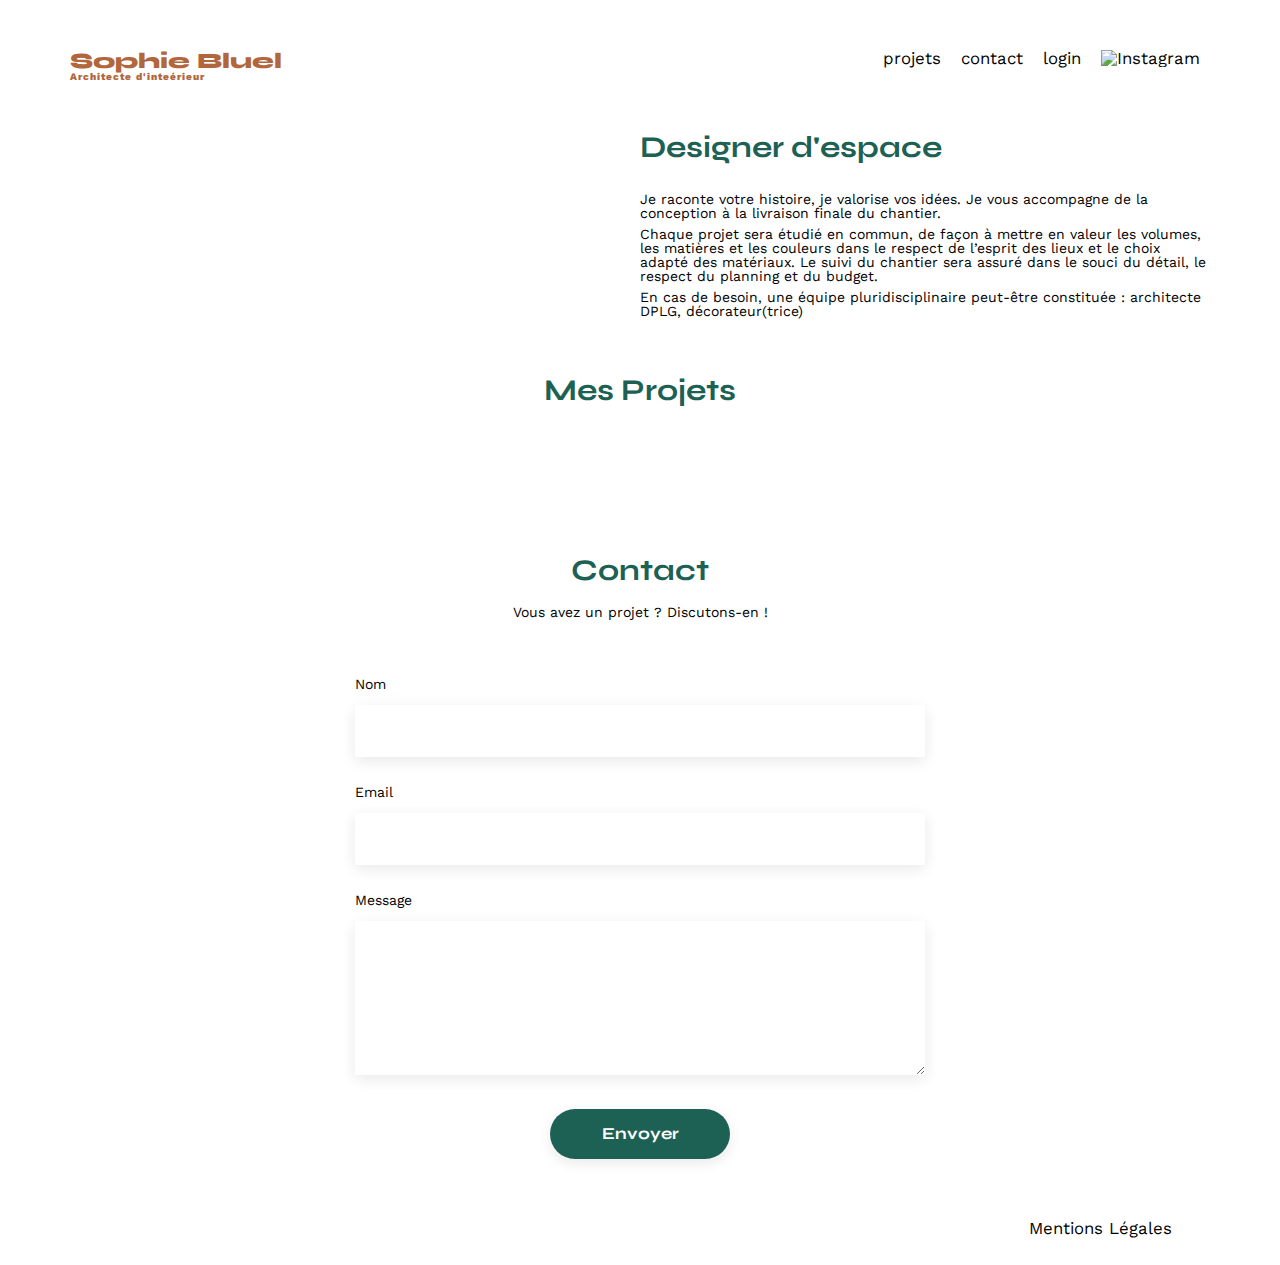
==== FrontEnd/index.html @ c158bf94 "fix: put the script in the header with defer" ====
<!DOCTYPE html>
<html lang="fr">
<head>
	<meta charset="UTF-8">
	<title>Sophie Bluel - Architecte d'intérieur</title>
	<meta name="viewport" content="width=device-width, initial-scale=1.0">
	<link rel="preconnect" href="https://fonts.googleapis.com">
	<link rel="preconnect" href="https://fonts.gstatic.com" crossorigin>
	<link href="https://fonts.googleapis.com/css2?family=Syne:wght@700;800&family=Work+Sans&display=swap" rel="stylesheet">
	<meta name="description" content="">
	<link rel="stylesheet" href="./assets/style.css">
	<script src="./index.js" type="module" defer></script>
</head>
<body>
<header>
	<h1>Sophie Bluel <span>Architecte d'inteérieur</span></h1>
	<nav>
		<ul>
			<li><a href="./index.html#portfolio">projets</a></li>
			<li><a href="./index.html#contact">contact</a></li>
			<li><a href="./login.html#connection">login</a></li>
			<li><img src="./assets/icons/instagram.png" alt="Instagram"></li>
		</ul>
	</nav>
</header>
<main>
	<section id="introduction">
		<figure>
			<img src="./assets/images/sophie-bluel.png" alt="">
		</figure>
		<article>
			<h2>Designer d'espace</h2>
			<p>Je raconte votre histoire, je valorise vos idées. Je vous accompagne de la conception à la livraison finale du chantier.</p>
			<p>Chaque projet sera étudié en commun, de façon à mettre en valeur les volumes, les matières et les couleurs dans le respect de l’esprit des lieux et le choix adapté des matériaux. Le suivi du chantier sera assuré dans le souci du détail, le respect du planning et du budget.</p>
			<p>En cas de besoin, une équipe pluridisciplinaire peut-être constituée : architecte DPLG, décorateur(trice)</p>
		</article>
	</section>
	<section id="portfolio">
		<h2>Mes Projets</h2>
		<div class="project-filters"></div>
		<div class="gallery"></div>
	</section>
	<section id="contact">
		<h2>Contact</h2>
		<p>Vous avez un projet ? Discutons-en !</p>
		<form action="#" method="post">
			<label for="name">Nom</label>
			<input type="text" name="name" id="name">
			<label for="email">Email</label>
			<input type="email" name="email" id="email">
			<label for="message">Message</label>
			<textarea name="message" id="message" cols="30" rows="10"></textarea>
			<input type="submit" value="Envoyer">
		</form>
	</section>
</main>

<footer>
	<nav>
		<ul>
			<li>Mentions Légales</li>
		</ul>
	</nav>
</footer>
</body>
</html>
---- FrontEnd/assets/style.css ----
/* http://meyerweb.com/eric/tools/css/reset/
   v2.0 | 20110126
   License: none (public domain)
*/

html, body, div, span, applet, object, iframe,
h1, h2, h3, h4, h5, h6, p, blockquote, pre,
a, abbr, acronym, address, big, cite, code,
del, dfn, em, img, ins, kbd, q, s, samp,
small, strike, strong, sub, sup, tt, var,
b, u, i, center,
dl, dt, dd, ol, ul, li,
fieldset, form, label, legend,
table, caption, tbody, tfoot, thead, tr, th, td,
article, aside, canvas, details, embed,
figure, figcaption, footer, header, hgroup,
menu, nav, output, ruby, section, summary,
time, mark, audio, video {
	margin: 0;
	padding: 0;
	border: 0;
	font-size: 100%;
	font: inherit;
	vertical-align: baseline;
}
/* HTML5 display-role reset for older browsers */
article, aside, details, figcaption, figure,
footer, header, hgroup, menu, nav, section {
	display: block;
}
body {
	line-height: 1;
}
ol, ul {
	list-style: none;
}
blockquote, q {
	quotes: none;
}
blockquote:before, blockquote:after,
q:before, q:after {
	content: '';
	content: none;
}
table {
	border-collapse: collapse;
	border-spacing: 0;
}
/** end reset css**/
body {
	max-width: 1140px;
	margin:auto;
	font-family: 'Work Sans';
	font-size: 14px;
	height: 1;
}
header {
	display: flex;
	justify-content: space-between;
	margin: 50px 0
}
section {
	margin: 50px 0
}

h1{
	display: flex;
	flex-direction: column;
	font-family: 'Syne';
	font-size: 22px;
	font-weight: 800;
	color: #B1663C
}

h1 > span {
	font-family: 'Work Sans';
	font-size:10px;
	letter-spacing: 0.1em;
;
}

h2{
	font-family: 'Syne';
	font-weight: 700;
	font-size: 30px;
	color: #1D6154
}
nav ul {
	display: flex;
	align-items: center;
	list-style-type: none;

}
nav li {
	padding: 0 10px;
	font-size: 1.2em;
}

a {
	color: inherit;
	text-decoration: none;
}

li:hover {
	color: #B1663C;
}
#introduction {
	display: flex;
	align-items: center;
}
#introduction figure {
	flex: 1
}
#introduction img {
	display: block;
	margin: auto;
	width: 80%;
}

#introduction article {
	flex: 1
}
#introduction h2 {
	margin-bottom: 1em;
}

#introduction p {
	margin-bottom: 0.5em;
}
#portfolio h2 {
	text-align: center;
	margin-bottom: 1em;
}

.project-filters {
	display: flex;
	justify-content: center;
	gap: 10px;
	margin: 50px;
}

.filter-button {
	display: flex;
	justify-content: center;
	align-items: center;
	color: #1D6154;
	border-radius: 60px;
	border: 1px solid #1D6154;
	font-size: 1em;
	font-weight: 700;
	font-family: 'Syne';
	background-color: #FFFFFF;
	padding: 0.6em;

}

.filter-button:focus {
	background-color: #1D6154;
	color: #FFFFFF;
}

.gallery {
	width: 100%;
	display: grid;
	grid-template-columns: 1fr 1fr 1fr;
	grid-column-gap: 20px;
	grid-row-gap: 20px;
}

.gallery img {
	width: 100%;

}
#contact,
#connection {
	width: 50%;
margin: auto;
}
#contact > * ,
#connection > * {
	text-align: center;
}
#contact h2,
#connection h2{
	margin-bottom: 20px;
}
#contact form,
#connection form {
	text-align: left;
	margin-top:30px;
	display: flex;
	flex-direction: column;
}

#contact input,
#connection input {
	height: 50px;
	font-size: 1.2em;
	border: none;
	box-shadow: 0px 4px 14px rgba(0, 0, 0, 0.09);
}
#contact label,
#connection label {
	margin: 2em 0 1em 0;
}
#contact textarea {
	border: none;
	box-shadow: 0px 4px 14px rgba(0, 0, 0, 0.09);
}

#connection {
	margin-top: 7em;
	margin-bottom: 7em;
}

input[type="submit"]{
	font-family: 'Syne';
	font-weight: 700;
	color: white;
	background-color: #1D6154;
	margin : 2em auto ;
	width: 180px;
	text-align: center;
	border-radius: 60px ;
}

.forgotten-password {
	text-decoration:underline;
	font-family: 'Work Sans';
	font-weight: 500;
	font-size: 0.88em;
	color: #3D3D3D;
	justify-content: center;
}

footer nav ul {
	display: flex;
	justify-content: flex-end;
	margin: 2em
}
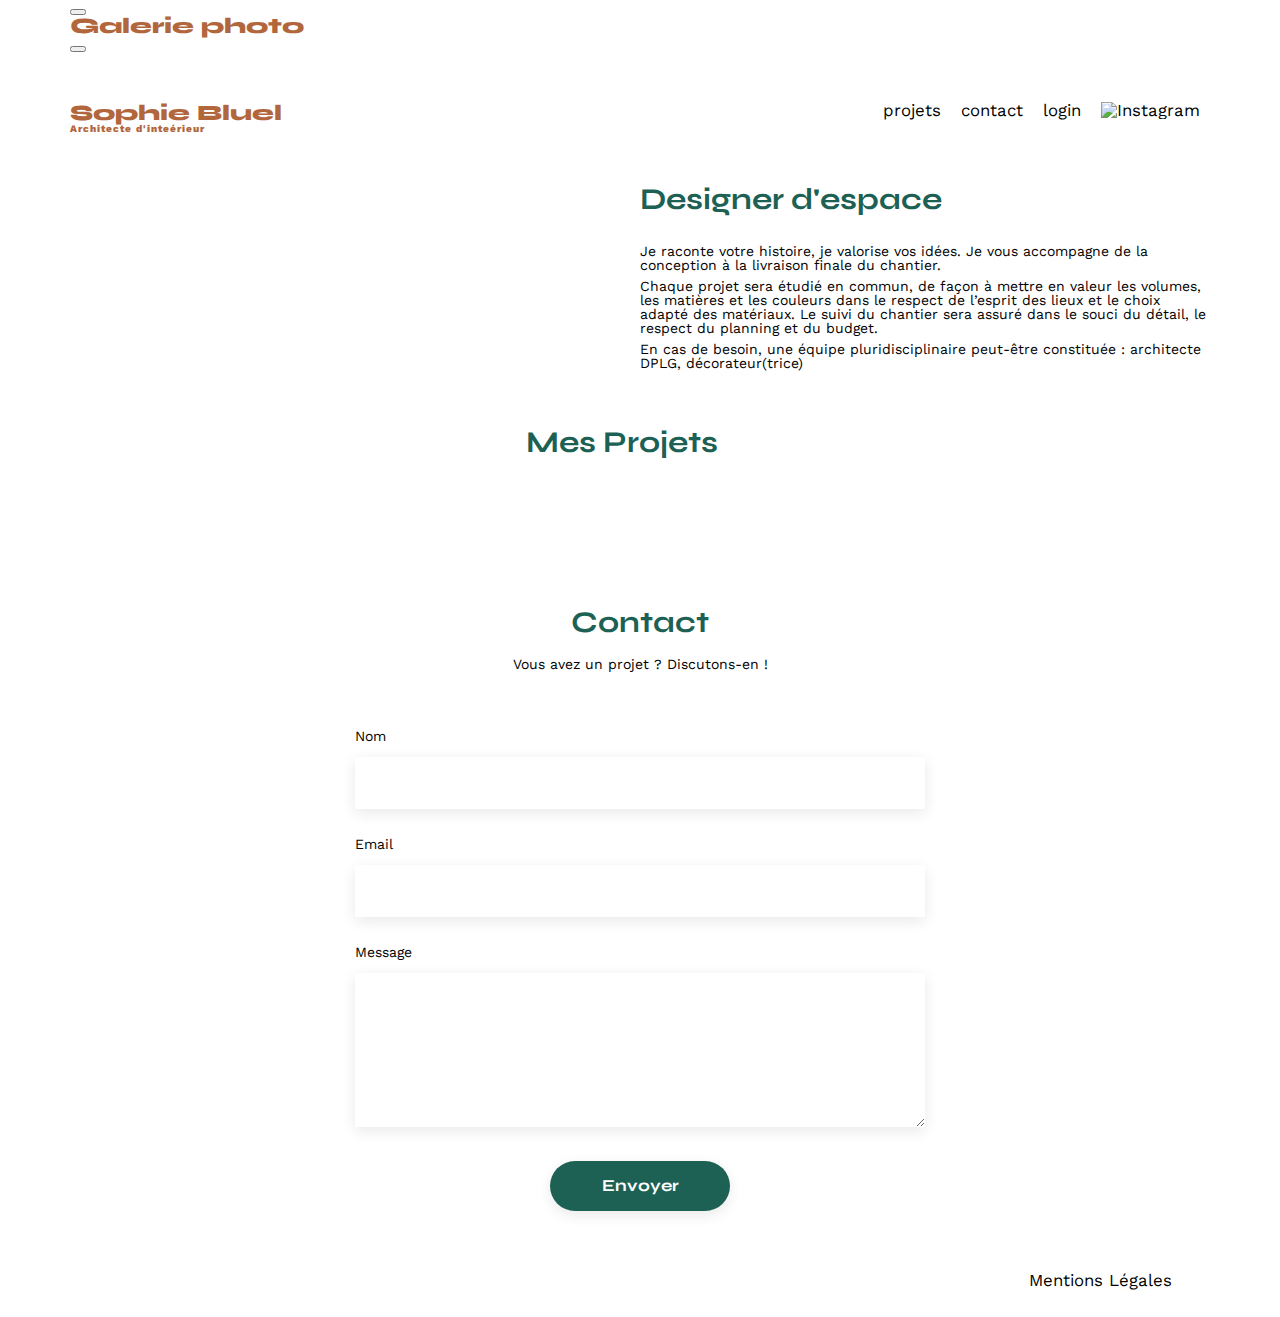
==== commit 354d4998: "feature: admin page tweaks, start to work on modal" ====
--- a/FrontEnd/index.html
+++ b/FrontEnd/index.html
@@ -10,8 +10,23 @@
 	<meta name="description" content="">
 	<link rel="stylesheet" href="./assets/style.css">
 	<script src="./index.js" type="module" defer></script>
+	<script src="https://kit.fontawesome.com/7222a0754e.js" crossorigin="anonymous"></script>
 </head>
 <body>
+<div class="js-admin-toolbar-hidden"></div>
+<div class="modal-container">
+	<!-- a voir si je le crée depuis le js ou non -->
+	<div class="overlay modal-trigger"></div>
+	<div class="modal">
+		<button class="close-modal modal-trigger">
+			<i class="fa-solid fa-x"></i>
+		</button>
+		<h1>Galerie photo</h1>
+		<div class="editContainer"></div>
+		<button class="addWork"></button>
+		<a href="#" class="deleteAllWorks"></a>
+	</div>
+</div>
 <header>
 	<h1>Sophie Bluel <span>Architecte d'inteérieur</span></h1>
 	<nav>
@@ -36,9 +51,12 @@
 		</article>
 	</section>
 	<section id="portfolio">
-		<h2>Mes Projets</h2>
-		<div class="project-filters"></div>
-		<div class="gallery"></div>
+		<div class="portfolio-title-layout">
+			<h2>Mes Projets</h2>
+			<button class="js-modal-edit modal-trigger"></button>
+		</div>
+		<div class="js-project-filters"></div>
+		<div class="js-gallery"></div>
 	</section>
 	<section id="contact">
 		<h2>Contact</h2>
--- a/FrontEnd/assets/style.css
+++ b/FrontEnd/assets/style.css
@@ -104,6 +104,44 @@
 li:hover {
 	color: #B1663C;
 }
+
+.js-admin-toolbar-hidden {
+	width: 100%;
+	position: fixed;
+    left: 0;
+    top: 0;
+	
+}
+
+.js-admin-toolbar-visible {
+	background-color: black;
+	display: flex;
+	justify-content: center;
+	align-items: center;
+	gap : 20px;
+	height: 60px;
+
+}
+
+.admin-toolbar-text {
+	color: white;
+	display: flex;
+	gap : 10px;
+	font-size: 16px;
+}
+
+.admin-toolbar-button {
+	background-color: #FFFFFF;
+	color: black;
+	border-radius: 60px;
+	display: flex;
+	justify-content: center;
+	align-items: center;
+	padding: 10px 20px;
+	font-size: 14px;
+	cursor: pointer;
+}
+
 #introduction {
 	display: flex;
 	align-items: center;
@@ -129,10 +167,28 @@
 }
 #portfolio h2 {
 	text-align: center;
-	margin-bottom: 1em;
-}
-
-.project-filters {
+}
+
+.portfolio-title-layout {
+	display: flex;
+	justify-content: center;
+	align-items: center;
+	gap: 1rem;
+	margin-bottom: 1rem;
+
+}
+
+.js-modal-edit {
+	display: flex;
+	gap: 10px;
+	border: none;
+	font-size: 1rem;
+	padding: 10px;
+	background-color: inherit;
+	cursor: pointer;
+}
+
+.js-project-filters {
 	display: flex;
 	justify-content: center;
 	gap: 10px;
@@ -151,6 +207,7 @@
 	font-family: 'Syne';
 	background-color: #FFFFFF;
 	padding: 0.6em;
+	cursor: pointer;
 
 }
 
@@ -159,7 +216,7 @@
 	color: #FFFFFF;
 }
 
-.gallery {
+.js-gallery {
 	width: 100%;
 	display: grid;
 	grid-template-columns: 1fr 1fr 1fr;
@@ -167,7 +224,7 @@
 	grid-row-gap: 20px;
 }
 
-.gallery img {
+.js-gallery img {
 	width: 100%;
 
 }
@@ -222,6 +279,7 @@
 	width: 180px;
 	text-align: center;
 	border-radius: 60px ;
+	cursor: pointer;
 }
 
 .forgotten-password {
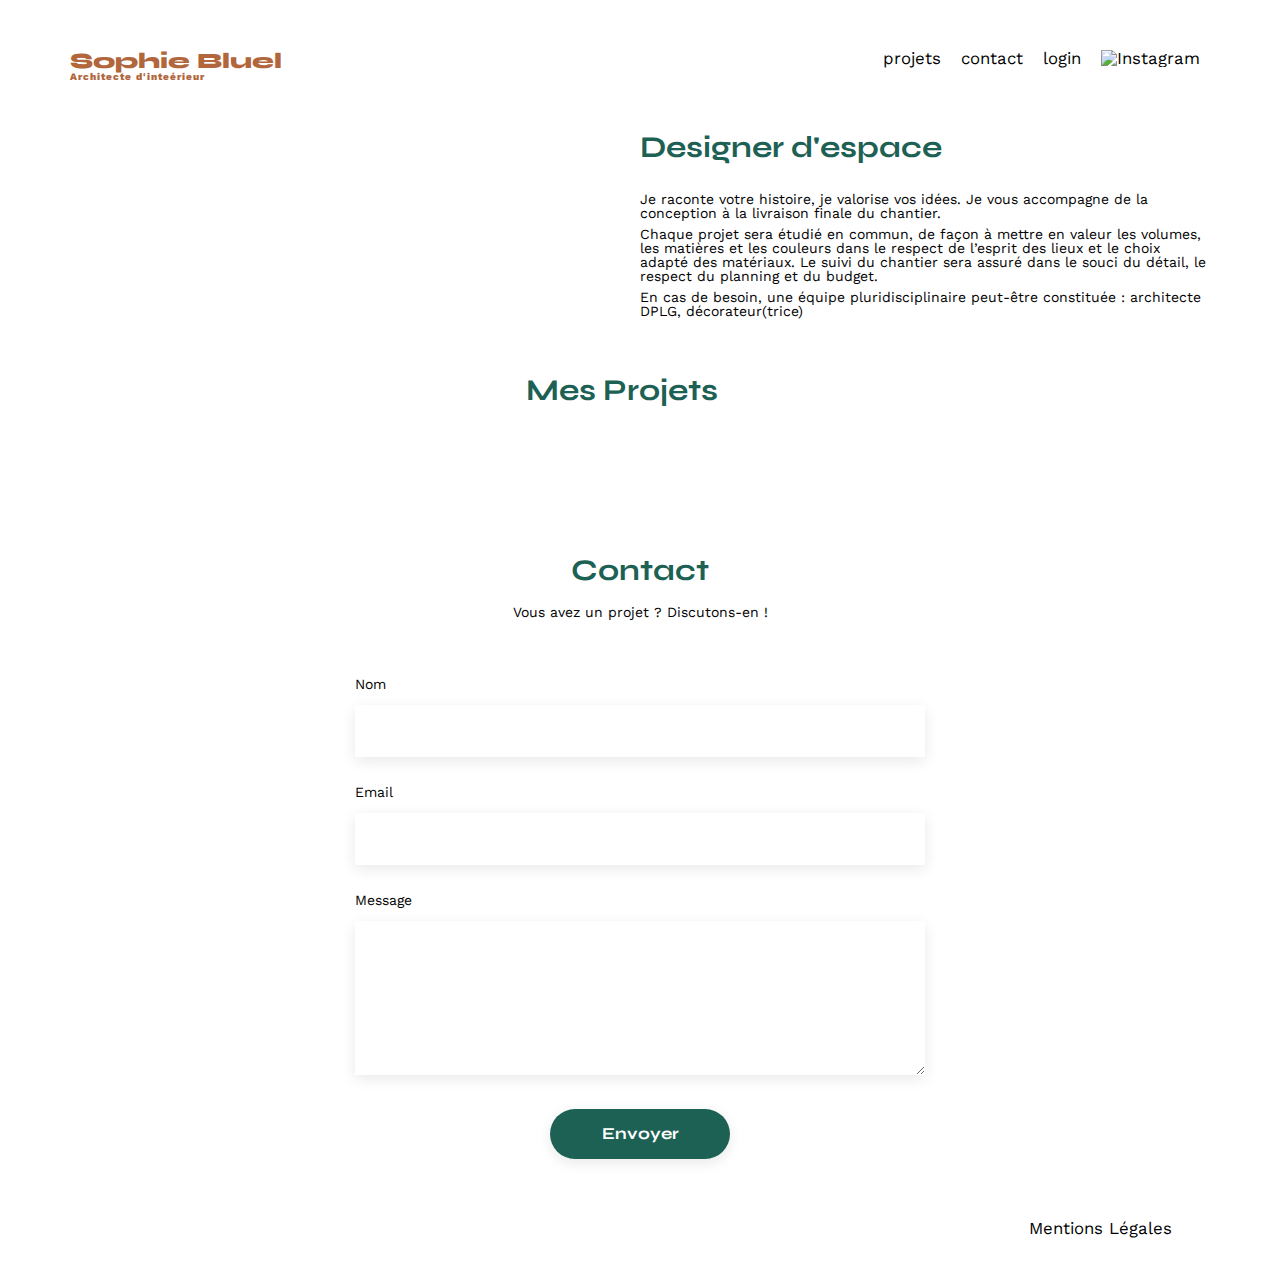
==== commit 0f074e9a: "feature: add the toggle for the modal, and some js" ====
--- a/FrontEnd/index.html
+++ b/FrontEnd/index.html
@@ -14,17 +14,45 @@
 </head>
 <body>
 <div class="js-admin-toolbar-hidden"></div>
+
+<!-- fenetre modale -->
+
 <div class="modal-container">
-	<!-- a voir si je le crée depuis le js ou non -->
 	<div class="overlay modal-trigger"></div>
 	<div class="modal">
-		<button class="close-modal modal-trigger">
-			<i class="fa-solid fa-x"></i>
-		</button>
-		<h1>Galerie photo</h1>
-		<div class="editContainer"></div>
-		<button class="addWork"></button>
-		<a href="#" class="deleteAllWorks"></a>
+		<!-- étape 1 de la fenetre modale  -->
+		<div class="gallery-step-modal">
+			<div class="modal-header-one">
+				<a href="#" class="close-modal modal-trigger">
+					<i class="fa-solid fa-x"></i>
+				</a>
+			</div>
+			<h1 class="modal-title">Galerie photo</h1>
+			<div class="edit-gallery-container"></div>
+			<div class="modal-footer">
+				<div class="grey-bar"></div>
+				<button id="add-work" class="toggle-modal-view modal-buttons">Ajouter une photo</button>
+				<a href="#" id="delete-gallery">Supprimer la galerie</a>
+			</div>
+		</div>
+		<!-- étape 2 de la fenetre modale -->
+		<div class="add-works-step-modal">
+			<div class="modal-header-two">
+				<a href="#" class="toggle-modal-view back-arrow-icon">
+					<i class="fa-solid fa-arrow-left"></i>
+				</a>
+				<a href="#" class="close-modal modal-trigger">
+					<i class="fa-solid fa-x"></i>
+				</a>
+			</div>
+			<h1 class="modal-title">Ajout photo</h1>
+			<div class="add-works-container"></div>
+			<div class="modal-footer">
+				<div class="grey-bar"></div>
+				<button id="confirm-add-work" class="modal-buttons">Valider</button>
+			</div>
+		</div>
+
 	</div>
 </div>
 <header>
--- a/FrontEnd/assets/style.css
+++ b/FrontEnd/assets/style.css
@@ -270,7 +270,8 @@
 	margin-bottom: 7em;
 }
 
-input[type="submit"]{
+input[type="submit"],
+.modal-buttons {
 	font-family: 'Syne';
 	font-weight: 700;
 	color: white;
@@ -297,3 +298,132 @@
 	margin: 2em
 }
 
+.modal-container {
+	display: none;
+	position: fixed;
+	top: 0;
+	left: 0;
+	width: 100%;
+	height: 100%;
+}
+
+.modal-container.active {
+	display: block;
+}
+
+.overlay {
+	position: absolute;
+	width: 100%;
+	height: 100%;
+	background: #0000004D;
+}
+
+.modal {
+	max-width: 630px;
+	width: 400px;
+	max-height: 700px;
+	background-color: white;
+	position: absolute;
+	top: 40%;
+	left: 50%;
+	transform: translate(-50%, -50%);
+	padding: 30px;
+	display: flex;
+	flex-direction: column;
+	justify-content: center;
+	align-items: center;
+	border-radius: 10px;
+}
+
+.modal-header-one,
+.modal-header-two {
+	display: flex;
+	justify-content: space-between;
+	width: 100%;
+	margin-bottom: 1rem;
+}
+
+.modal-header-one {
+	justify-content: flex-end;
+}
+
+.back-arrow-icon {
+	font-size: 18px;
+}
+
+#delete-gallery {
+	font-family: 'Syne';
+	color:#D65353;
+	font-weight: 400;
+}
+
+.modal-footer {
+	display: flex;
+	flex-direction: column;
+	align-items: center;
+	width: 100%;
+}
+
+.modal-title {
+	font-family: 'Work Sans';
+	/* font-size: 26px; */
+	font-weight: 400;
+	color: black;
+	margin-bottom: 2.85rem;
+}
+
+.modal-buttons {
+	border-style: none;
+	width: fit-content;
+	padding: 0.65rem 3rem;
+}
+
+#confirm-add-work {
+	margin-bottom: 0px;
+}
+
+.grey-bar {
+	width: 100%;
+	height: 1px;
+	background-color:#B3B3B3;
+	margin-top: 1rem;
+}
+
+.add-works-step-modal,
+.gallery-step-modal {
+	width: 100%;
+	height: 100%;
+}
+
+
+/* On first toggle hides .gallery-step-modal and shows .add-works-step-modal*/
+/* Does the opposite after */
+
+.add-works-step-modal,
+.gallery-step-modal.active {
+	display: none;
+}
+
+.add-works-step-modal.active, 
+.gallery-step-modal {
+	display: flex;
+	flex-direction: column;
+	align-items: center;
+
+}
+/*  */
+.edit-gallery-container {
+	width: 100%;
+	display: grid;
+	grid-template-columns: repeat(5, 1fr);
+	grid-column-gap: 10px;
+	grid-row-gap: 15px;
+
+}
+
+.edit-gallery-work img {
+	width: 100%;
+	/* height: 100px; */
+	object-fit: cover;
+
+}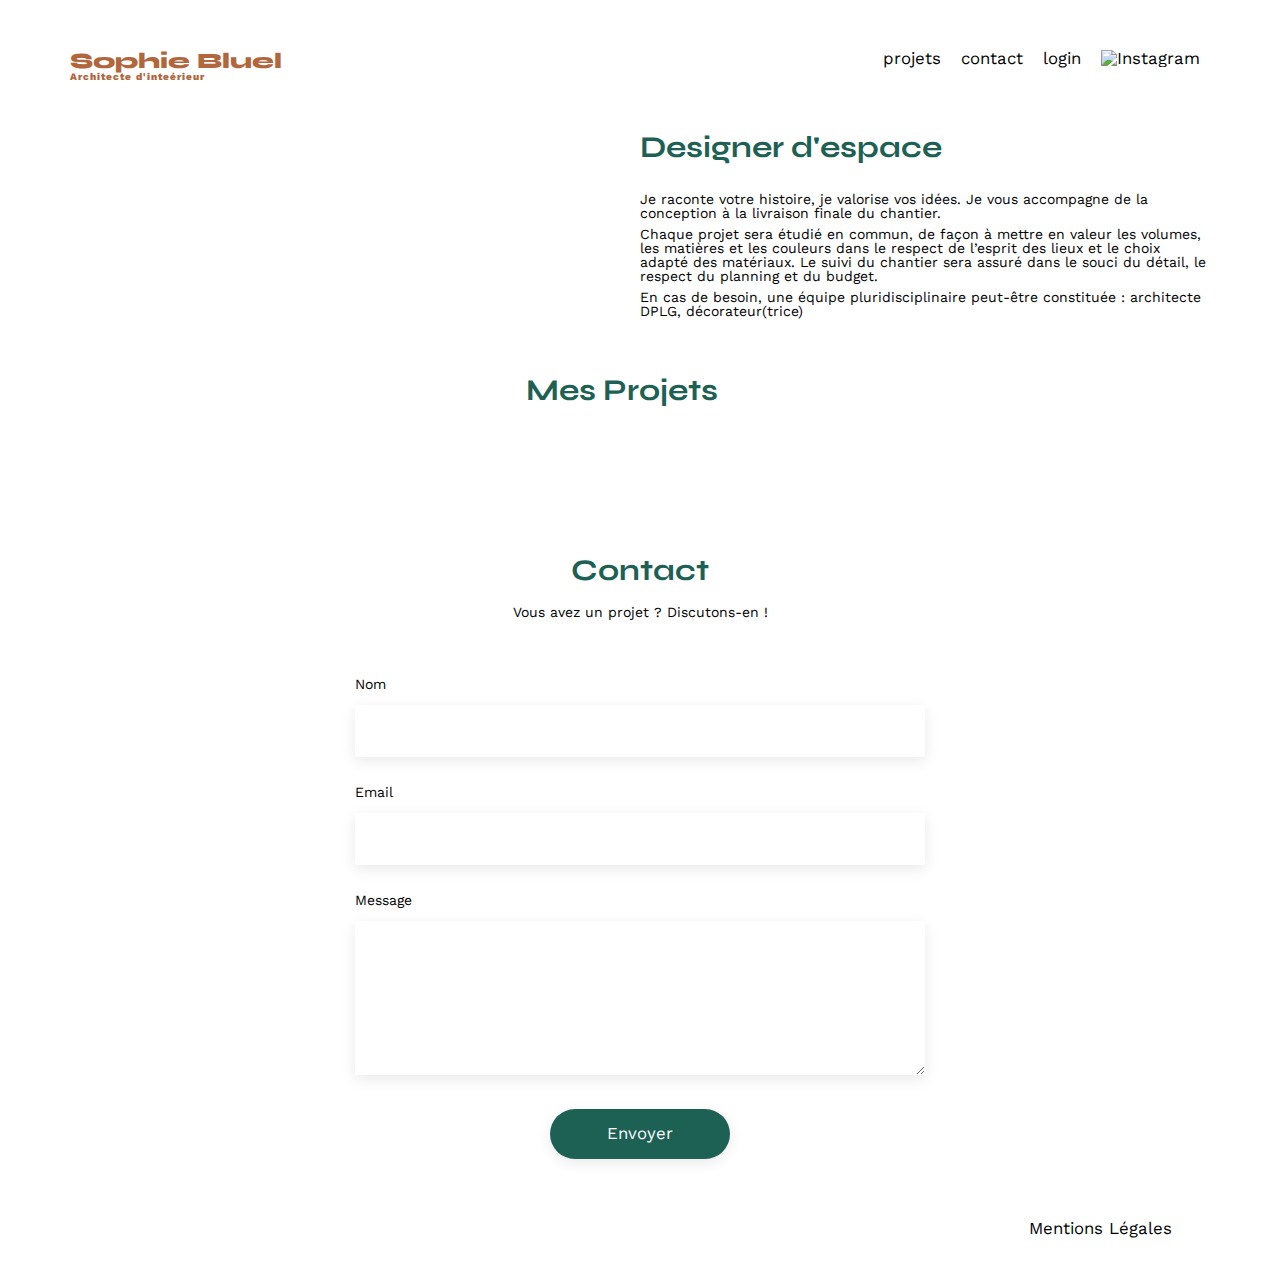
==== commit 4b245ad6: "feature: modal window finished" ====
--- a/FrontEnd/index.html
+++ b/FrontEnd/index.html
@@ -49,10 +49,9 @@
 			<div class="add-works-container"></div>
 			<div class="modal-footer">
 				<div class="grey-bar"></div>
-				<button id="confirm-add-work" class="modal-buttons">Valider</button>
+				<div id="confirm-add-work"></div>
 			</div>
 		</div>
-
 	</div>
 </div>
 <header>
@@ -96,7 +95,7 @@
 			<input type="email" name="email" id="email">
 			<label for="message">Message</label>
 			<textarea name="message" id="message" cols="30" rows="10"></textarea>
-			<input type="submit" value="Envoyer">
+			<input id="contact-submit" type="submit" value="Envoyer">
 		</form>
 	</section>
 </main>
--- a/FrontEnd/assets/style.css
+++ b/FrontEnd/assets/style.css
@@ -250,14 +250,18 @@
 }
 
 #contact input,
-#connection input {
+#connection input,
+#new-work input,
+#new-work select {
+	font: inherit;
 	height: 50px;
 	font-size: 1.2em;
 	border: none;
 	box-shadow: 0px 4px 14px rgba(0, 0, 0, 0.09);
 }
 #contact label,
-#connection label {
+#connection label,
+#new-work label {
 	margin: 2em 0 1em 0;
 }
 #contact textarea {
@@ -270,17 +274,22 @@
 	margin-bottom: 7em;
 }
 
-input[type="submit"],
+#contact-submit,
+#login-submit,
 .modal-buttons {
 	font-family: 'Syne';
 	font-weight: 700;
 	color: white;
 	background-color: #1D6154;
-	margin : 2em auto ;
+	margin : 2em auto;
 	width: 180px;
 	text-align: center;
-	border-radius: 60px ;
+	border-radius: 60px;
 	cursor: pointer;
+}
+
+.inactive_button {
+	background-color: #A7A7A7;
 }
 
 .forgotten-password {
@@ -319,12 +328,14 @@
 }
 
 .modal {
-	max-width: 630px;
-	width: 400px;
-	max-height: 700px;
+	min-width: 400px;
+	width: 30vw;
+	max-height: 95vh;
+	min-height: 80vh;
 	background-color: white;
 	position: absolute;
-	top: 40%;
+	/* top: 40%; */
+	top: 50%;
 	left: 50%;
 	transform: translate(-50%, -50%);
 	padding: 30px;
@@ -357,6 +368,107 @@
 	font-weight: 400;
 }
 
+.edit-gallery-work {
+	position: relative;
+}
+
+.delete-icon {
+    color: white;
+    background-color: black;
+    position: absolute;
+    z-index: 1;
+    top: 6px;
+    right: 6px;
+    border-radius: 2px;
+	width: 20px;
+	height: 20px;
+	font-size: 12px;
+    display: flex;
+    justify-content: center;
+	align-items: center;
+	cursor: pointer;
+}
+
+.edit-gallery-work {
+	position: relative;
+}
+
+.add-works-container, 
+.new-work-image-container,
+.add-works-container input,
+.add-works-container select {
+	width: 100%;
+	box-sizing: border-box;
+}
+
+#new-work {
+	display: flex;
+	justify-content: center;
+	flex-direction: column;
+}
+
+.new-work-image-container {
+	display: flex;
+	justify-content: center;
+	align-items: center;
+	flex-direction: column;
+	margin-bottom: 1rem;
+	background-color: #E8F1F6;
+	border-radius: 3px;
+	padding: 10px 0px;
+	margin-bottom: 1rem;
+	position: relative;
+}
+
+input[type="file"] {
+	position: absolute;
+    width: 1px;
+    height: 1px;
+    padding: 0;
+    margin: -1px;
+    overflow: hidden;
+    border: 0;
+	z-index: -1;
+}
+
+.preview-image {
+	position: absolute;
+	height: 100%;
+	width: 100%;
+	z-index: -1;
+	display: flex;
+	justify-content: center;
+}
+
+.preview-image img {
+	max-height: 100%;
+	max-width: 100%;
+	min-width: 45%;
+	object-fit: cover;
+}
+
+.upload-work-image-class {
+	border: none;
+	background-color:#CBD6DC;
+	color: #306685;
+	font-weight: 500;
+	display: inline-block;
+	padding: 10px 30px;
+	border-radius: 50px;
+	cursor: pointer;
+	margin: 7px;
+}
+
+.new-work-image-container p {
+	font-size: 10px;
+	color: #444444;
+}
+
+.new-work-image-icon {
+	font-size: 100px;
+	color: #B9C5CC;
+}
+
 .modal-footer {
 	display: flex;
 	flex-direction: column;
@@ -366,7 +478,7 @@
 
 .modal-title {
 	font-family: 'Work Sans';
-	/* font-size: 26px; */
+	font-size: 26px;
 	font-weight: 400;
 	color: black;
 	margin-bottom: 2.85rem;
@@ -411,7 +523,7 @@
 	align-items: center;
 
 }
-/*  */
+/* end */
 .edit-gallery-container {
 	width: 100%;
 	display: grid;
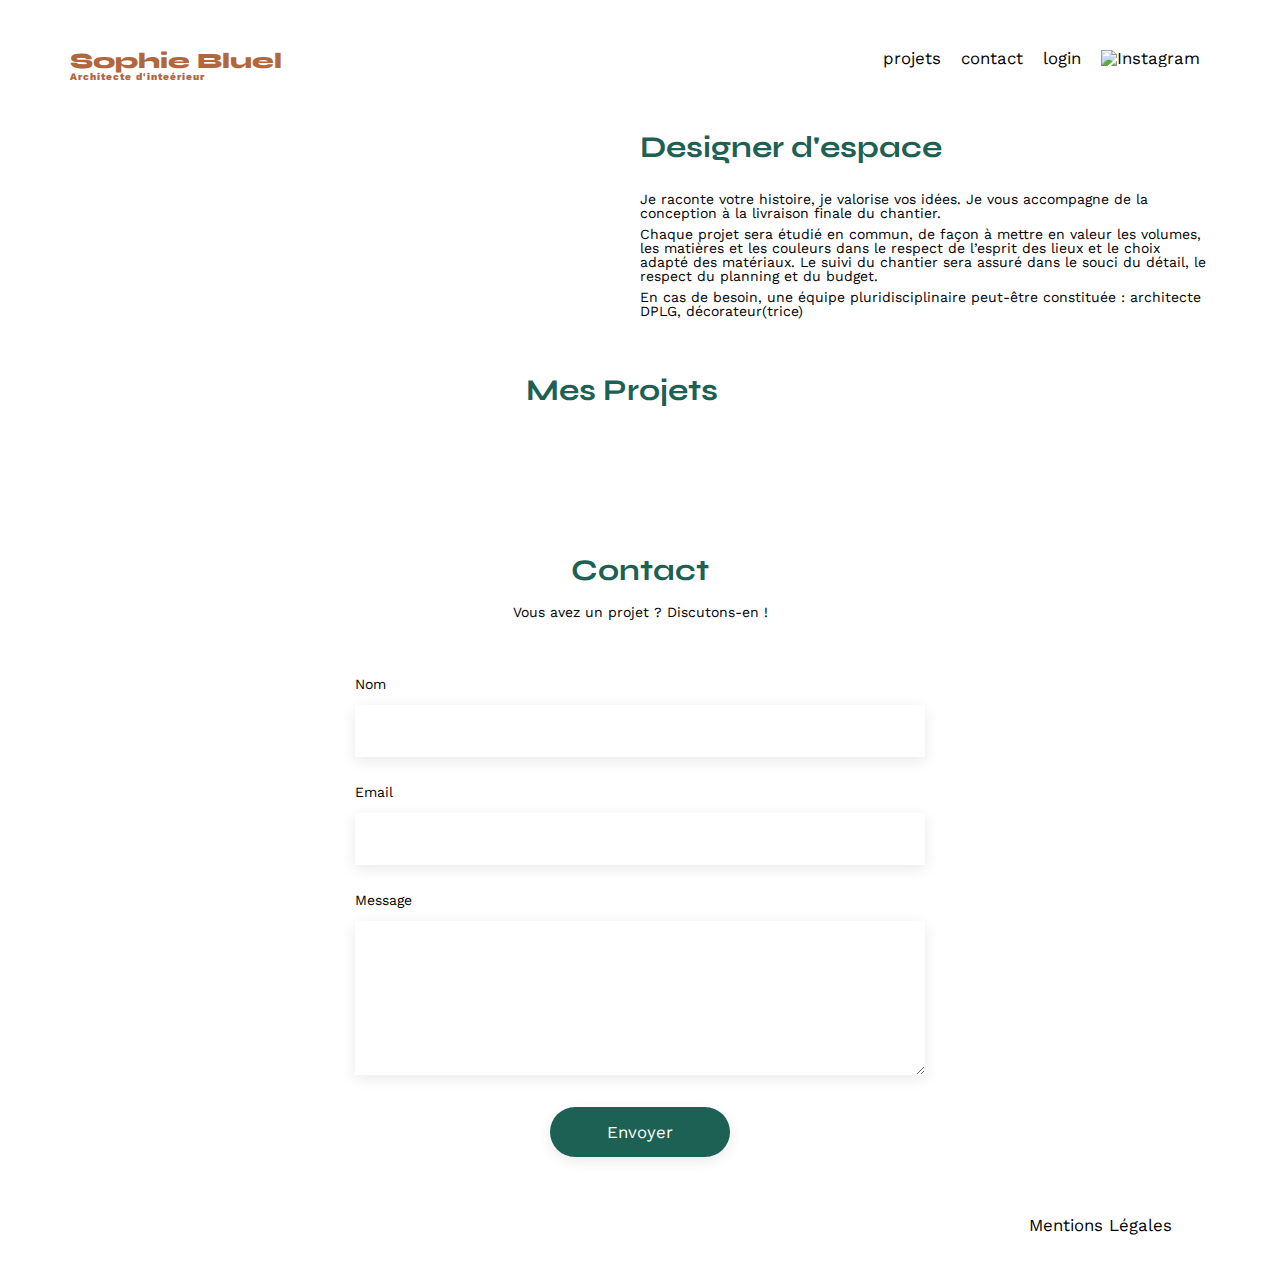
==== commit 97c84d99: "fix: fixed some errors" ====
--- a/FrontEnd/index.html
+++ b/FrontEnd/index.html
@@ -9,7 +9,7 @@
 	<link href="https://fonts.googleapis.com/css2?family=Syne:wght@700;800&family=Work+Sans&display=swap" rel="stylesheet">
 	<meta name="description" content="">
 	<link rel="stylesheet" href="./assets/style.css">
-	<script src="./index.js" type="module" defer></script>
+	<script src="./index.js" type="module"></script>
 	<script src="https://kit.fontawesome.com/7222a0754e.js" crossorigin="anonymous"></script>
 </head>
 <body>
@@ -108,4 +108,4 @@
 	</nav>
 </footer>
 </body>
-</html>
+</html>--- a/FrontEnd/assets/style.css
+++ b/FrontEnd/assets/style.css
@@ -52,7 +52,6 @@
 	margin:auto;
 	font-family: 'Work Sans';
 	font-size: 14px;
-	height: 1;
 }
 header {
 	display: flex;
@@ -211,6 +210,7 @@
 
 }
 
+.filter-button-initial, 
 .filter-button:focus {
 	background-color: #1D6154;
 	color: #FFFFFF;
@@ -259,11 +259,13 @@
 	border: none;
 	box-shadow: 0px 4px 14px rgba(0, 0, 0, 0.09);
 }
+
 #contact label,
 #connection label,
 #new-work label {
 	margin: 2em 0 1em 0;
 }
+
 #contact textarea {
 	border: none;
 	box-shadow: 0px 4px 14px rgba(0, 0, 0, 0.09);
@@ -281,11 +283,45 @@
 	font-weight: 700;
 	color: white;
 	background-color: #1D6154;
-	margin : 2em auto;
+	margin : 2rem auto;
 	width: 180px;
 	text-align: center;
 	border-radius: 60px;
 	cursor: pointer;
+}
+
+#login-submit {
+	margin-bottom: 1rem;
+}
+
+@keyframes appear {
+	from {opacity: 0}
+	to {opacity: 100}
+}
+
+@keyframes disappear {
+	from {opacity: 100}
+	to {opacity: 0}
+}
+
+.error-message,
+.error-box-to-big {
+	background-color: #D65353;
+	color: #ffffff;
+	font: inherit;
+	padding: 1rem 10px;
+	width: 100%;
+	margin-top: 20px;
+	box-sizing: border-box;
+	border-radius: 5px;
+	visibility: hidden;
+}
+
+.error-box-to-big {
+	z-index: -1;
+	position: absolute;
+	display: flex;
+	justify-content: center;
 }
 
 .inactive_button {
@@ -331,7 +367,6 @@
 	min-width: 400px;
 	width: 30vw;
 	max-height: 95vh;
-	min-height: 80vh;
 	background-color: white;
 	position: absolute;
 	/* top: 40%; */
@@ -387,6 +422,11 @@
     justify-content: center;
 	align-items: center;
 	cursor: pointer;
+	transition: 0.1s;
+}
+
+.delete-icon:hover {
+	transform: scale(1.1);
 }
 
 .edit-gallery-work {
@@ -433,11 +473,17 @@
 
 .preview-image {
 	position: absolute;
+	height: 70%;
+	width: 100%;
+	z-index: -1;
+	display: flex;
+	justify-content: center;
+}
+
+.preview-image-is-visible {
 	height: 100%;
 	width: 100%;
-	z-index: -1;
-	display: flex;
-	justify-content: center;
+	z-index: 1;
 }
 
 .preview-image img {
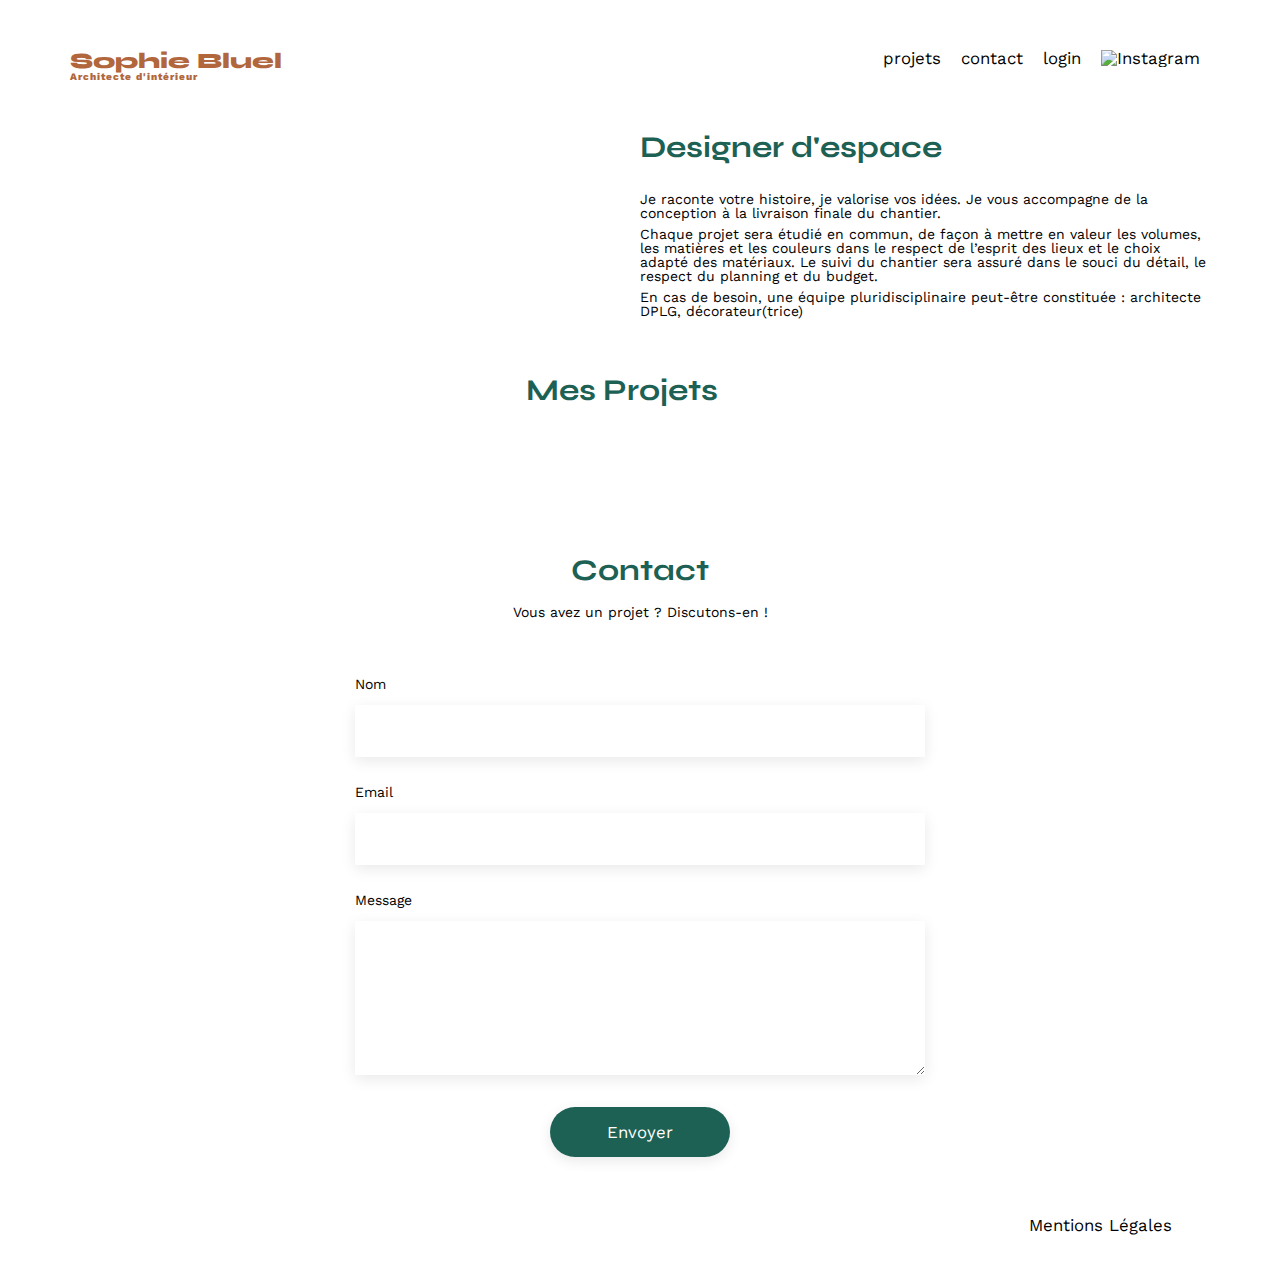
==== commit 4efa8a66: "fix: remove reload when token is missing" ====
--- a/FrontEnd/index.html
+++ b/FrontEnd/index.html
@@ -16,7 +16,6 @@
 <div class="js-admin-toolbar-hidden"></div>
 
 <!-- fenetre modale -->
-
 <div class="modal-container">
 	<div class="overlay modal-trigger"></div>
 	<div class="modal">
@@ -28,6 +27,9 @@
 				</a>
 			</div>
 			<h1 class="modal-title">Galerie photo</h1>
+			<div class="connection-error-message">
+				Une erreur s'est produite, veuillez vous reconnecter
+			</div>
 			<div class="edit-gallery-container"></div>
 			<div class="modal-footer">
 				<div class="grey-bar"></div>
@@ -54,8 +56,10 @@
 		</div>
 	</div>
 </div>
+<!-- fin fenetre modale -->
+
 <header>
-	<h1>Sophie Bluel <span>Architecte d'inteérieur</span></h1>
+	<h1>Sophie Bluel <span>Architecte d'intérieur</span></h1>
 	<nav>
 		<ul>
 			<li><a href="./index.html#portfolio">projets</a></li>
--- a/FrontEnd/assets/style.css
+++ b/FrontEnd/assets/style.css
@@ -210,8 +210,7 @@
 
 }
 
-.filter-button-initial, 
-.filter-button:focus {
+.filter-button-active {
 	background-color: #1D6154;
 	color: #FFFFFF;
 }
@@ -305,7 +304,8 @@
 }
 
 .error-message,
-.error-box-to-big {
+.error-box-to-big,
+.connection-error-message {
 	background-color: #D65353;
 	color: #ffffff;
 	font: inherit;
@@ -317,11 +317,16 @@
 	visibility: hidden;
 }
 
-.error-box-to-big {
+.error-box-to-big,
+.connection-error-message {
 	z-index: -1;
 	position: absolute;
 	display: flex;
 	justify-content: center;
+}
+
+.connection-error-message {
+	top: 40%;
 }
 
 .inactive_button {
